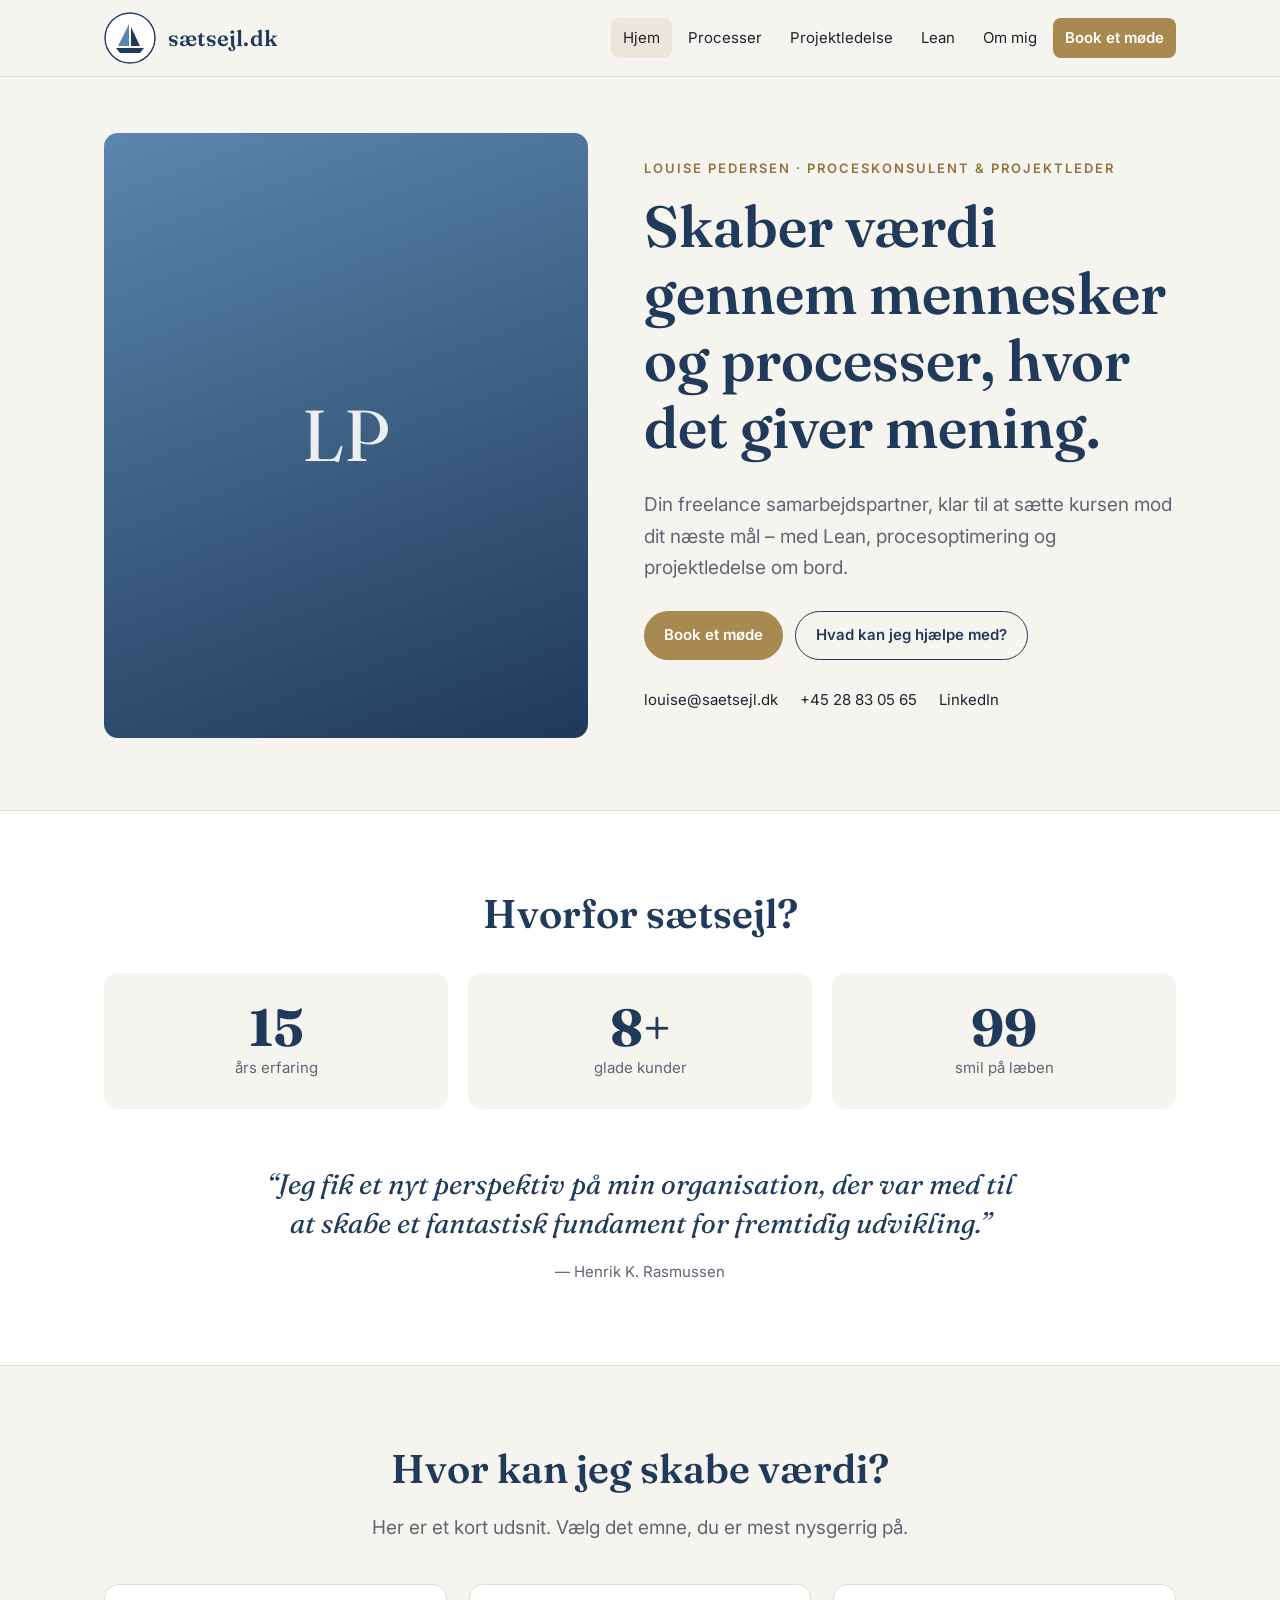
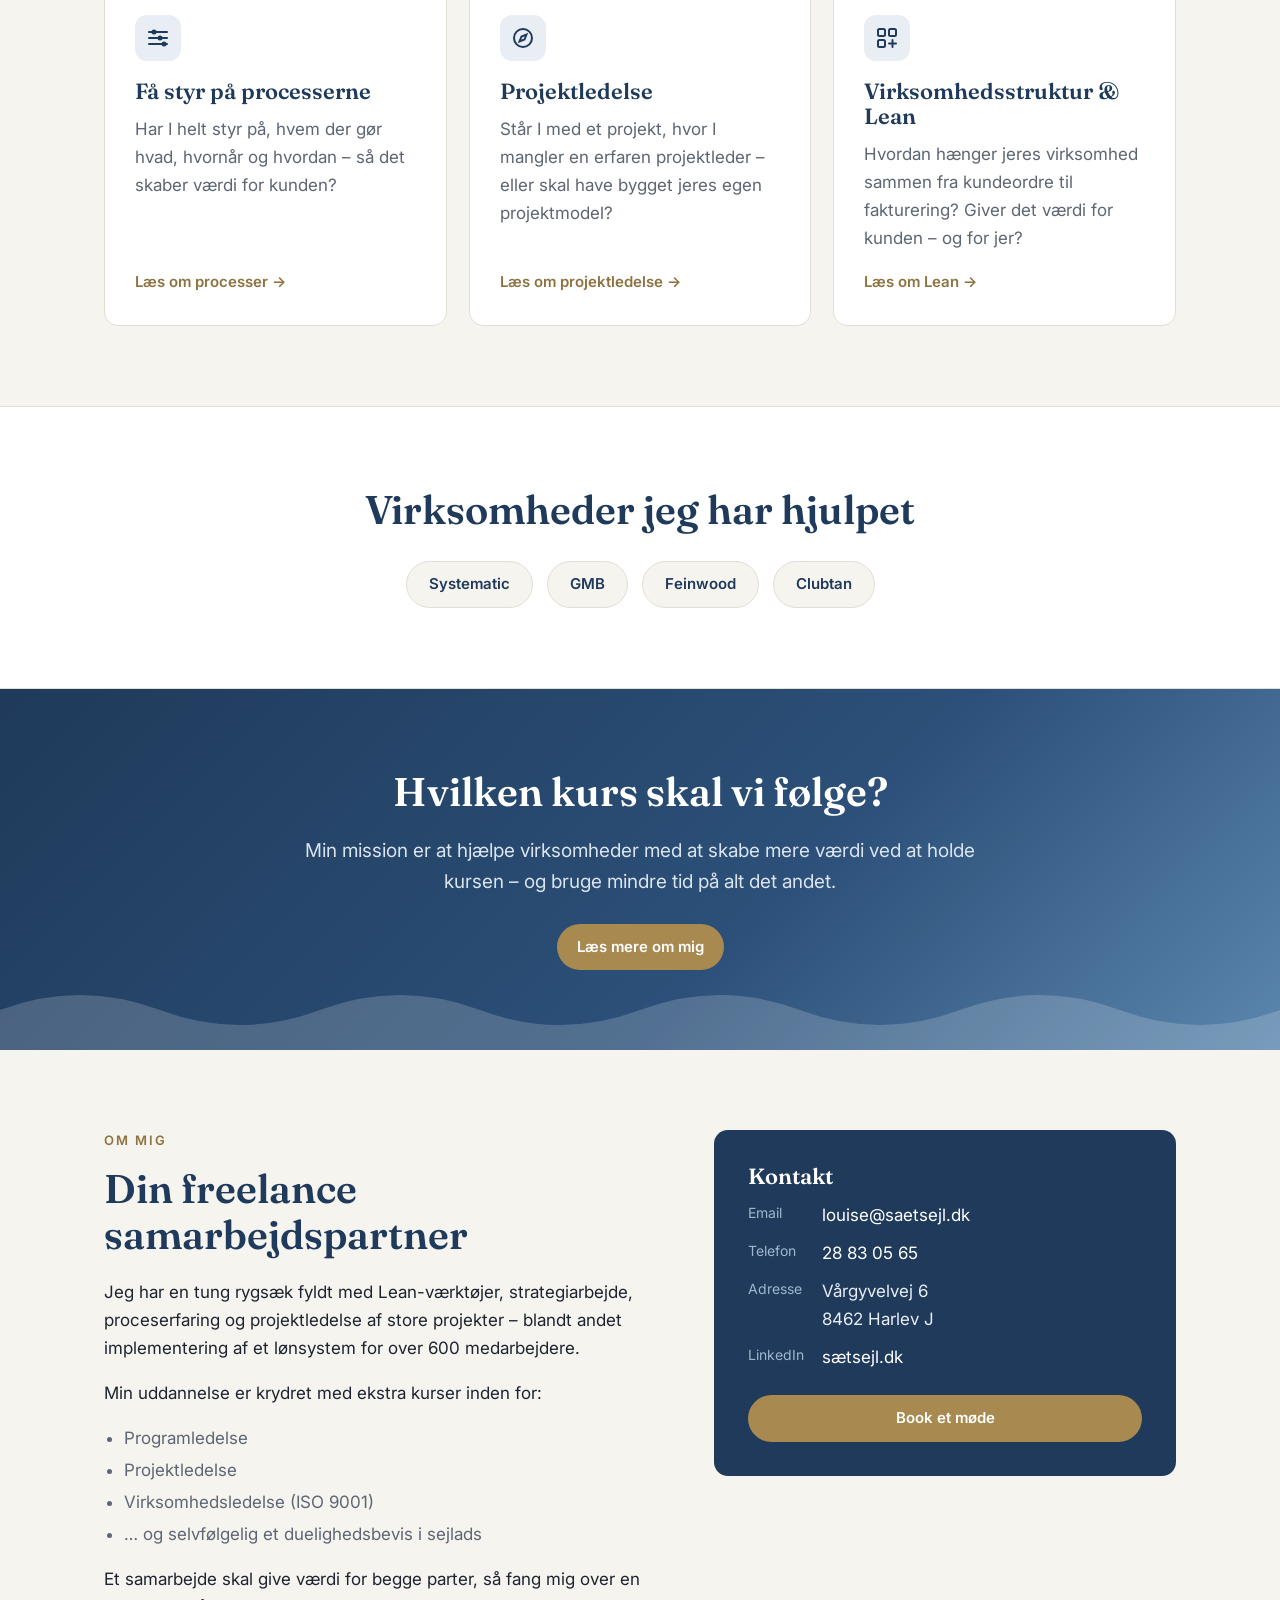
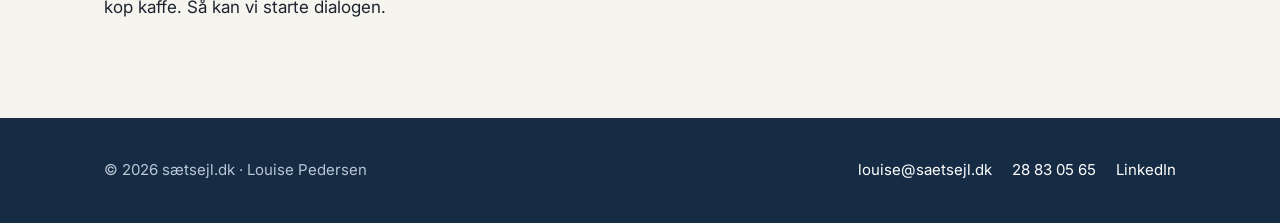
==== index.html @ a1ae09af "Initial commit" ====
<!doctype html>
<html lang="da">
<head>
<meta charset="utf-8">
<meta name="viewport" content="width=device-width, initial-scale=1">
<title>sætsejl.dk – Louise Pedersen · Proceskonsulent, projektleder & Lean</title>
<meta name="description" content="Freelance proceskonsulent og projektleder i Aarhus-området. Skaber værdi gennem mennesker og processer, hvor det giver mening.">
<meta property="og:title" content="sætsejl.dk – Louise Pedersen">
<meta property="og:description" content="Proceskonsulent, projektleder og Lean. Skaber værdi gennem mennesker og processer, hvor det giver mening.">
<meta property="og:image" content="img/portrait.jpg">
<link rel="icon" href="img/logo.png">
<link rel="preconnect" href="https://fonts.googleapis.com">
<link rel="preconnect" href="https://fonts.gstatic.com" crossorigin>
<link href="https://fonts.googleapis.com/css2?family=Fraunces:ital,opsz,wght@0,9..144,600;1,9..144,400&family=Inter:wght@400;500;600&display=swap" rel="stylesheet">
<link rel="stylesheet" href="style.css">
</head>
<body>

<header class="site-header">
  <div class="wrap">
    <a class="brand" href="index.html" aria-label="sætsejl.dk forside">
      <img src="img/logo.png" alt="sætsejl.dk logo" onerror="this.style.display='none';this.nextElementSibling.style.display='block'">
      <svg style="display:none" viewBox="0 0 52 52" aria-hidden="true"><circle cx="26" cy="26" r="25" fill="#fff" stroke="#1f3a5a" stroke-width="1.5"/><path d="M25 12v22H14z" fill="#5b86ad"/><path d="M27 15v19h9z" fill="#1f3a5a"/><path d="M12 36h28l-4 5H16z" fill="#1f3a5a"/></svg>
      <span>sætsejl.dk</span>
    </a>
    <button class="menu-toggle" aria-label="Menu" onclick="document.querySelector('.nav').classList.toggle('open')">☰</button>
    <nav class="nav">
      <a href="index.html" aria-current="page">Hjem</a>
      <a href="processer.html">Processer</a>
      <a href="projektledelse.html">Projektledelse</a>
      <a href="lean.html">Lean</a>
      <a href="#om-mig">Om mig</a>
      <a class="btn" href="mailto:louise@saetsejl.dk?subject=M%C3%B8de%20booking">Book et møde</a>
    </nav>
  </div>
</header>

<main>
  <!-- HERO / VISITKORT -->
  <section class="hero">
    <div class="wrap">
      <div class="portrait">
        <img src="img/portrait.jpg" alt="Louise Pedersen, stifter af sætsejl.dk" onerror="this.remove()">
        <div class="ph" aria-hidden="true">LP</div>
      </div>
      <div>
        <p class="eyebrow">Louise Pedersen · Proceskonsulent & projektleder</p>
        <h1>Skaber værdi gennem mennesker og processer, hvor det giver mening.</h1>
        <p class="lead">Din freelance samarbejdspartner, klar til at sætte kursen mod dit næste mål – med Lean, procesoptimering og projektledelse om bord.</p>
        <div class="actions">
          <a class="btn" href="mailto:louise@saetsejl.dk?subject=M%C3%B8de%20booking">Book et møde</a>
          <a class="btn ghost" href="#ydelser">Hvad kan jeg hjælpe med?</a>
        </div>
        <div class="contact-strip">
          <a href="mailto:louise@saetsejl.dk">louise@saetsejl.dk</a>
          <a href="tel:+4528830565">+45 28 83 05 65</a>
          <a href="https://www.linkedin.com/company/s%C3%A6tsejl-dk/" target="_blank" rel="noopener">LinkedIn</a>
        </div>
      </div>
    </div>
  </section>

  <!-- HVORFOR -->
  <section class="alt">
    <div class="wrap center">
      <h2>Hvorfor sætsejl?</h2>
      <div class="stats">
        <div class="stat"><b>15</b><span>års erfaring</span></div>
        <div class="stat"><b>8+</b><span>glade kunder</span></div>
        <div class="stat"><b>99</b><span>smil på læben</span></div>
      </div>
      <blockquote class="quote">
        <p>“Jeg fik et nyt perspektiv på min organisation, der var med til at skabe et fantastisk fundament for fremtidig udvikling.”</p>
        <cite>— Henrik K. Rasmussen</cite>
      </blockquote>
    </div>
  </section>

  <!-- YDELSER -->
  <section id="ydelser">
    <div class="wrap">
      <div class="center">
        <h2>Hvor kan jeg skabe værdi?</h2>
        <p class="lead">Her er et kort udsnit. Vælg det emne, du er mest nysgerrig på.</p>
      </div>
      <div class="cards">
        <a class="card" href="processer.html">
          <div class="icon"><svg width="24" height="24" viewBox="0 0 24 24" fill="none" stroke="currentColor" stroke-width="2" stroke-linecap="round"><path d="M3 6h18M3 12h18M3 18h18"/><circle cx="8" cy="6" r="1.5" fill="currentColor"/><circle cx="14" cy="12" r="1.5" fill="currentColor"/><circle cx="18" cy="18" r="1.5" fill="currentColor"/></svg></div>
          <h3>Få styr på processerne</h3>
          <p>Har I helt styr på, hvem der gør hvad, hvornår og hvordan – så det skaber værdi for kunden?</p>
          <span class="more">Læs om processer →</span>
        </a>
        <a class="card" href="projektledelse.html">
          <div class="icon"><svg width="24" height="24" viewBox="0 0 24 24" fill="none" stroke="currentColor" stroke-width="2" stroke-linecap="round"><circle cx="12" cy="12" r="9"/><path d="M15.5 8.5l-2 5-5 2 2-5z"/></svg></div>
          <h3>Projektledelse</h3>
          <p>Står I med et projekt, hvor I mangler en erfaren projektleder – eller skal have bygget jeres egen projektmodel?</p>
          <span class="more">Læs om projektledelse →</span>
        </a>
        <a class="card" href="lean.html">
          <div class="icon"><svg width="24" height="24" viewBox="0 0 24 24" fill="none" stroke="currentColor" stroke-width="2" stroke-linecap="round"><rect x="3" y="3" width="7" height="7" rx="1.5"/><rect x="14" y="3" width="7" height="7" rx="1.5"/><rect x="3" y="14" width="7" height="7" rx="1.5"/><path d="M14 17.5h7M17.5 14v7"/></svg></div>
          <h3>Virksomhedsstruktur & Lean</h3>
          <p>Hvordan hænger jeres virksomhed sammen fra kundeordre til fakturering? Giver det værdi for kunden – og for jer?</p>
          <span class="more">Læs om Lean →</span>
        </a>
      </div>
    </div>
  </section>

  <!-- KUNDER -->
  <section class="alt">
    <div class="wrap center">
      <h2>Virksomheder jeg har hjulpet</h2>
      <div class="clients">
        <span class="client">Systematic</span>
        <span class="client">GMB</span>
        <span class="client">Feinwood</span>
        <span class="client">Clubtan</span>
      </div>
    </div>
  </section>

  <!-- MISSION -->
  <section class="mission">
    <div class="wrap center">
      <h2>Hvilken kurs skal vi følge?</h2>
      <p>Min mission er at hjælpe virksomheder med at skabe mere værdi ved at holde kursen – og bruge mindre tid på alt det andet.</p>
      <a class="btn" href="#om-mig">Læs mere om mig</a>
    </div>
    <svg class="waves" viewBox="0 0 1200 80" preserveAspectRatio="none" aria-hidden="true"><path d="M0 40 Q 75 10 150 40 T 300 40 T 450 40 T 600 40 T 750 40 T 900 40 T 1050 40 T 1200 40 V80 H0z" fill="#fff"/></svg>
  </section>

  <!-- OM MIG + KONTAKT -->
  <section id="om-mig">
    <div class="wrap about">
      <div>
        <p class="eyebrow">Om mig</p>
        <h2>Din freelance samarbejdspartner</h2>
        <p>Jeg har en tung rygsæk fyldt med Lean-værktøjer, strategiarbejde, proceserfaring og projektledelse af store projekter – blandt andet implementering af et lønsystem for over 600 medarbejdere.</p>
        <p>Min uddannelse er krydret med ekstra kurser inden for:</p>
        <ul>
          <li>Programledelse</li>
          <li>Projektledelse</li>
          <li>Virksomhedsledelse (ISO 9001)</li>
          <li>… og selvfølgelig et duelighedsbevis i sejlads</li>
        </ul>
        <p>Et samarbejde skal give værdi for begge parter, så fang mig over en kop kaffe. Så kan vi starte dialogen.</p>
      </div>
      <aside class="contact-card" id="kontakt">
        <h3>Kontakt</h3>
        <dl>
          <dt>Email</dt><dd><a href="mailto:louise@saetsejl.dk">louise@saetsejl.dk</a></dd>
          <dt>Telefon</dt><dd><a href="tel:+4528830565">28 83 05 65</a></dd>
          <dt>Adresse</dt><dd>Vårgyvelvej 6<br>8462 Harlev J</dd>
          <dt>LinkedIn</dt><dd><a href="https://www.linkedin.com/company/s%C3%A6tsejl-dk/" target="_blank" rel="noopener">sætsejl.dk</a></dd>
        </dl>
        <a class="btn" href="mailto:louise@saetsejl.dk?subject=M%C3%B8de%20booking">Book et møde</a>
      </aside>
    </div>
  </section>
</main>

<footer class="site-footer">
  <div class="wrap">
    <span>© <span class="yr">2026</span> sætsejl.dk · Louise Pedersen</span>
    <div class="links">
      <a href="mailto:louise@saetsejl.dk">louise@saetsejl.dk</a>
      <a href="tel:+4528830565">28 83 05 65</a>
      <a href="https://www.linkedin.com/company/s%C3%A6tsejl-dk/" target="_blank" rel="noopener">LinkedIn</a>
    </div>
  </div>
</footer>
<script>document.querySelectorAll('.yr').forEach(e=>e.textContent=new Date().getFullYear());document.querySelectorAll('.nav a').forEach(a=>a.addEventListener('click',()=>document.querySelector('.nav').classList.remove('open')));</script>
</body>
</html>
---- style.css ----
/* sætsejl.dk – fælles stylesheet */
:root{
  --navy:#1f3a5a;
  --navy-2:#2c5079;
  --sea:#5b86ad;
  --sand:#a8894f;
  --sand-2:#8e7340;
  --bg:#f6f4ef;
  --paper:#ffffff;
  --ink:#1d2430;
  --muted:#5d6672;
  --line:#e3ded3;
  --radius:14px;
  --max:1120px;
  --serif:"Fraunces", Georgia, "Times New Roman", serif;
  --sans:"Inter", system-ui, -apple-system, "Segoe UI", Roboto, sans-serif;
}
*{box-sizing:border-box}
html{scroll-behavior:smooth}
body{margin:0;background:var(--bg);color:var(--ink);font:17px/1.65 var(--sans);-webkit-font-smoothing:antialiased}
img{max-width:100%;display:block}
a{color:var(--navy-2)}
.wrap{max-width:var(--max);margin:0 auto;padding:0 24px}

/* Header */
.site-header{position:sticky;top:0;z-index:20;background:rgba(246,244,239,.92);backdrop-filter:blur(8px);border-bottom:1px solid var(--line)}
.site-header .wrap{display:flex;align-items:center;justify-content:space-between;height:76px;gap:16px}
.brand{display:flex;align-items:center;gap:12px;text-decoration:none;color:var(--navy)}
.brand img,.brand svg{width:52px;height:52px;border-radius:50%}
.brand span{font-family:var(--serif);font-size:22px;font-weight:600;letter-spacing:.2px}
.nav{display:flex;gap:4px;align-items:center}
.nav a{text-decoration:none;color:var(--ink);font-size:15px;padding:8px 12px;border-radius:8px}
.nav a:hover,.nav a[aria-current=page]{background:#ebe6da}
.btn{display:inline-flex;align-items:center;gap:8px;background:var(--sand);color:#fff!important;text-decoration:none;font-weight:600;font-size:15px;padding:11px 20px;border-radius:999px;border:0;transition:background .15s}
.btn:hover{background:var(--sand-2)}
.btn.ghost{background:transparent;color:var(--navy)!important;border:1.5px solid var(--navy)}
.btn.ghost:hover{background:var(--navy);color:#fff!important}
.menu-toggle{display:none;background:none;border:0;font-size:26px;color:var(--navy);cursor:pointer}

@media (max-width:860px){
  .menu-toggle{display:block}
  .nav{display:none;position:absolute;top:76px;left:0;right:0;flex-direction:column;align-items:stretch;background:var(--bg);border-bottom:1px solid var(--line);padding:12px 24px 20px}
  .nav.open{display:flex}
  .nav .btn{justify-content:center;margin-top:8px}
}

/* Hero */
.hero{padding:56px 0 72px}
.hero .wrap{display:grid;grid-template-columns:1fr 1.1fr;gap:56px;align-items:center}
.portrait{position:relative;aspect-ratio:4/5;border-radius:var(--radius);overflow:hidden;background:linear-gradient(160deg,var(--sea),var(--navy))}
.portrait img{width:100%;height:100%;object-fit:cover}
.portrait .ph{position:absolute;inset:0;display:grid;place-items:center;color:#fff;font-family:var(--serif);font-size:72px;opacity:.9}
.eyebrow{text-transform:uppercase;letter-spacing:2px;font-size:13px;font-weight:600;color:var(--sand-2);margin:0 0 14px}
h1,h2,h3{font-family:var(--serif);color:var(--navy);line-height:1.15;margin:0 0 .5em;font-weight:600}
h1{font-size:clamp(36px,5vw,58px)}
h2{font-size:clamp(28px,3.4vw,40px)}
h3{font-size:22px}
.lead{font-size:19px;color:var(--muted);max-width:52ch}
.hero .actions{display:flex;gap:12px;flex-wrap:wrap;margin-top:28px}
.contact-strip{display:flex;flex-wrap:wrap;gap:8px 22px;margin-top:28px;font-size:15px;color:var(--muted)}
.contact-strip a{color:var(--ink);text-decoration:none}
.contact-strip a:hover{text-decoration:underline}

@media (max-width:860px){
  .hero{padding:32px 0 48px}
  .hero .wrap{grid-template-columns:1fr;gap:32px}
  .portrait{max-width:420px;aspect-ratio:1/1}
}

/* Sections */
section{padding:80px 0}
.alt{background:var(--paper);border-top:1px solid var(--line);border-bottom:1px solid var(--line)}
.center{text-align:center}
.center .lead{margin-left:auto;margin-right:auto}

.stats{display:grid;grid-template-columns:repeat(3,1fr);gap:20px;margin-top:36px}
.stat{background:var(--bg);border-radius:var(--radius);padding:28px;text-align:center}
.stat b{display:block;font-family:var(--serif);font-size:52px;color:var(--navy);line-height:1}
.stat span{color:var(--muted);font-size:15px}

.quote{margin:56px auto 0;max-width:760px;text-align:center}
.quote p{font-family:var(--serif);font-size:clamp(22px,2.6vw,28px);line-height:1.4;color:var(--navy);margin:0 0 14px;font-style:italic}
.quote cite{font-style:normal;color:var(--muted);font-size:15px}

.cards{display:grid;grid-template-columns:repeat(3,1fr);gap:22px;margin-top:40px}
.card{background:var(--paper);border:1px solid var(--line);border-radius:var(--radius);padding:30px;display:flex;flex-direction:column;text-decoration:none;color:var(--ink);transition:transform .15s,box-shadow .15s}
a.card:hover{transform:translateY(-3px);box-shadow:0 12px 30px rgba(31,58,90,.10)}
.card .icon{width:46px;height:46px;border-radius:12px;background:#e9eef4;display:grid;place-items:center;margin-bottom:18px;color:var(--navy)}
.card p{color:var(--muted);margin:0 0 18px;flex:1}
.card .more{font-weight:600;color:var(--sand-2);font-size:15px}

.clients{display:flex;flex-wrap:wrap;justify-content:center;gap:14px;margin-top:28px}
.client{background:var(--bg);border:1px solid var(--line);border-radius:999px;padding:10px 22px;font-weight:600;color:var(--navy);font-size:15px}

.about{display:grid;grid-template-columns:1.2fr 1fr;gap:56px;align-items:start}
.about ul{padding-left:20px;color:var(--muted)}
.about li{margin:4px 0}
.contact-card{background:var(--navy);color:#e8eef5;border-radius:var(--radius);padding:34px}
.contact-card h3{color:#fff}
.contact-card dl{margin:0 0 24px;display:grid;grid-template-columns:auto 1fr;gap:10px 18px}
.contact-card dt{color:#9fb6cf;font-size:14px}
.contact-card dd{margin:0}
.contact-card a{color:#fff;text-decoration:none}
.contact-card a:hover{text-decoration:underline}
.contact-card .btn{width:100%;justify-content:center}

@media (max-width:860px){
  section{padding:56px 0}
  .stats{grid-template-columns:1fr 1fr 1fr;gap:10px}
  .stat{padding:18px 8px}
  .stat b{font-size:36px}
  .cards{grid-template-columns:1fr}
  .about{grid-template-columns:1fr;gap:32px}
}

/* Mission banner */
.mission{position:relative;color:#fff;background:linear-gradient(135deg,var(--navy) 0%,var(--navy-2) 60%,var(--sea) 100%);overflow:hidden}
.mission h2{color:#fff}
.mission p{color:#dbe5ef;max-width:58ch;margin:0 auto 26px;font-size:19px}
.mission svg.waves{position:absolute;left:0;right:0;bottom:0;width:100%;height:80px;opacity:.18}

/* Article pages */
.page-hero{padding:64px 0 24px}
.page-hero .tag{font-family:var(--serif);font-style:italic;font-size:22px;color:var(--sand-2);margin:0}
.article{max-width:760px}
.article > p{font-size:18px}
.tool{background:var(--paper);border:1px solid var(--line);border-radius:var(--radius);padding:28px 30px;margin:20px 0}
.tool h2{font-size:26px;margin-bottom:4px}
.tool .sub{font-family:var(--serif);font-style:italic;color:var(--sand-2);margin:0 0 10px}
.tool p:last-child{margin-bottom:0}
.cta-box{margin:40px 0 0;padding:30px;border-radius:var(--radius);background:#ebe6da;display:flex;gap:20px;align-items:center;justify-content:space-between;flex-wrap:wrap}
.cta-box p{margin:0;font-weight:500}

/* Footer */
.site-footer{background:#162b44;color:#b9c7d6;padding:40px 0;font-size:15px}
.site-footer .wrap{display:flex;flex-wrap:wrap;gap:16px 32px;justify-content:space-between;align-items:center}
.site-footer a{color:#fff;text-decoration:none}
.site-footer a:hover{text-decoration:underline}
.site-footer .links{display:flex;gap:20px;flex-wrap:wrap}
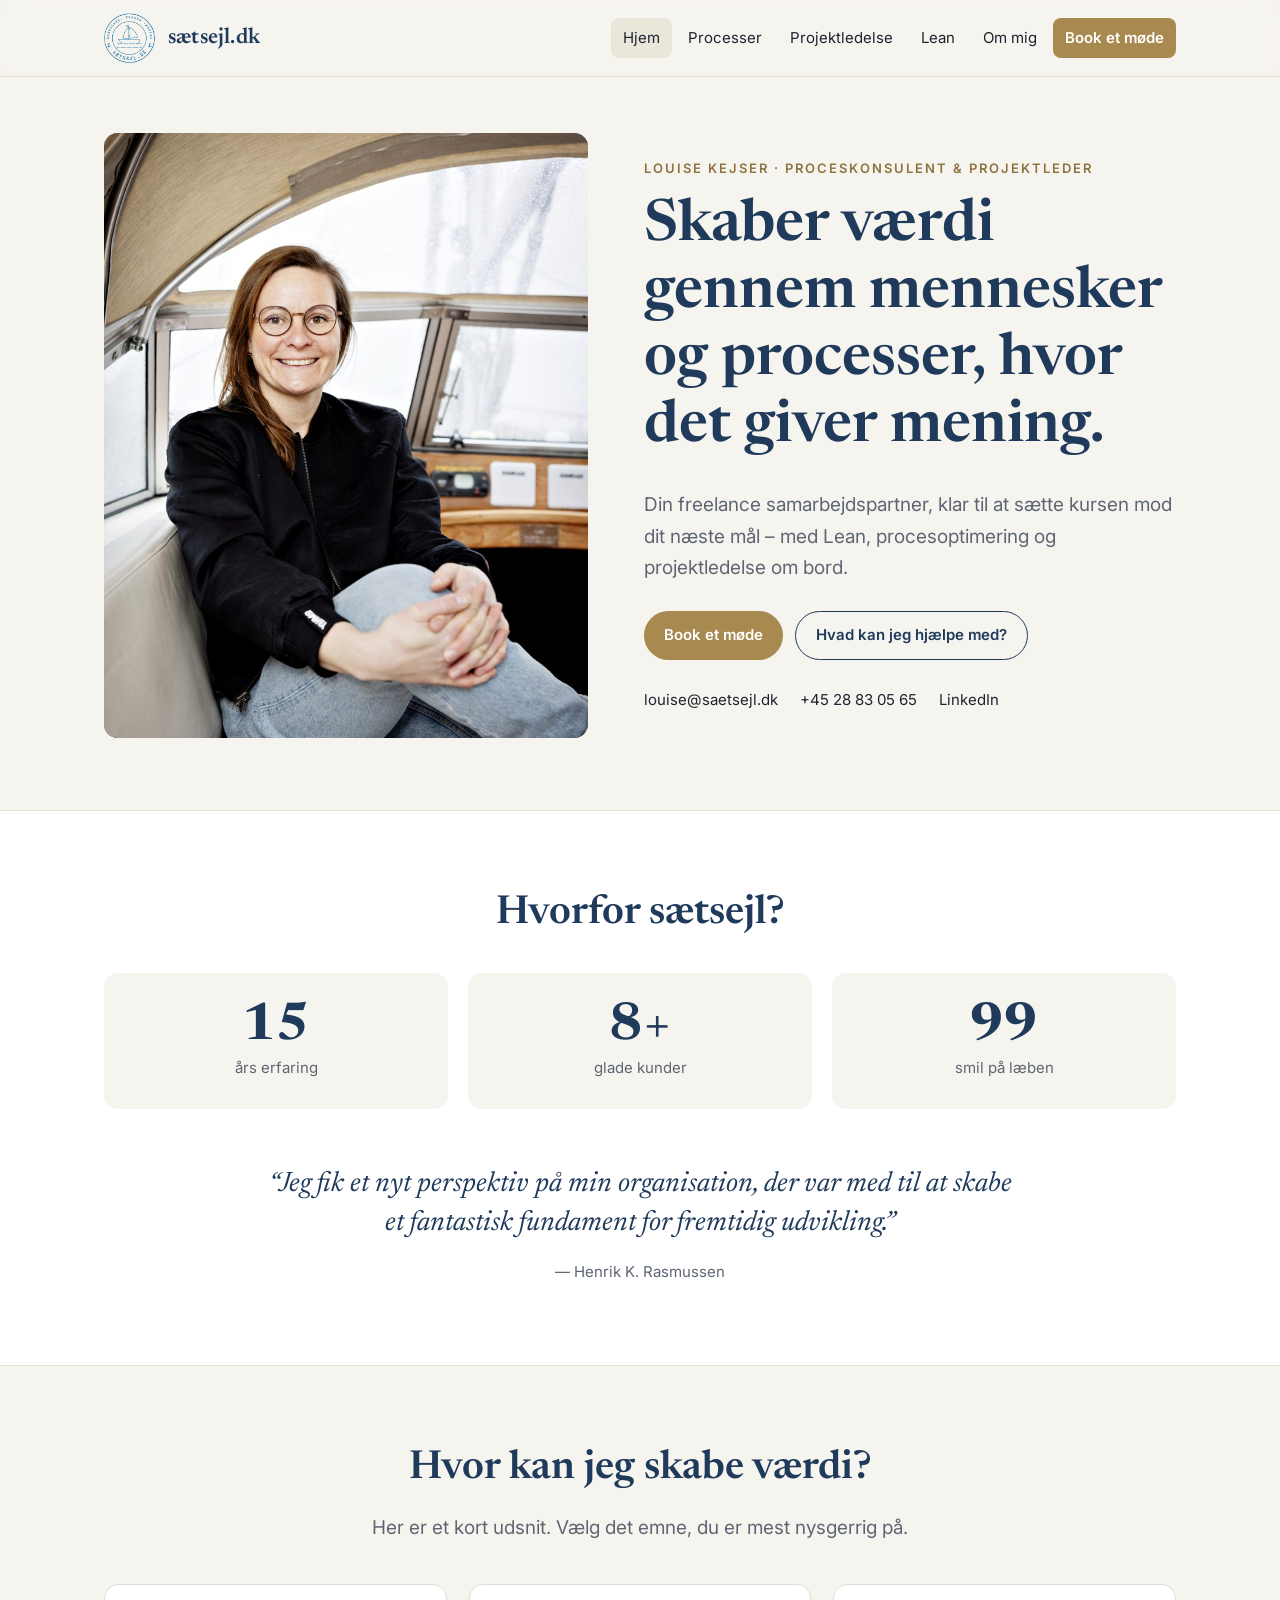
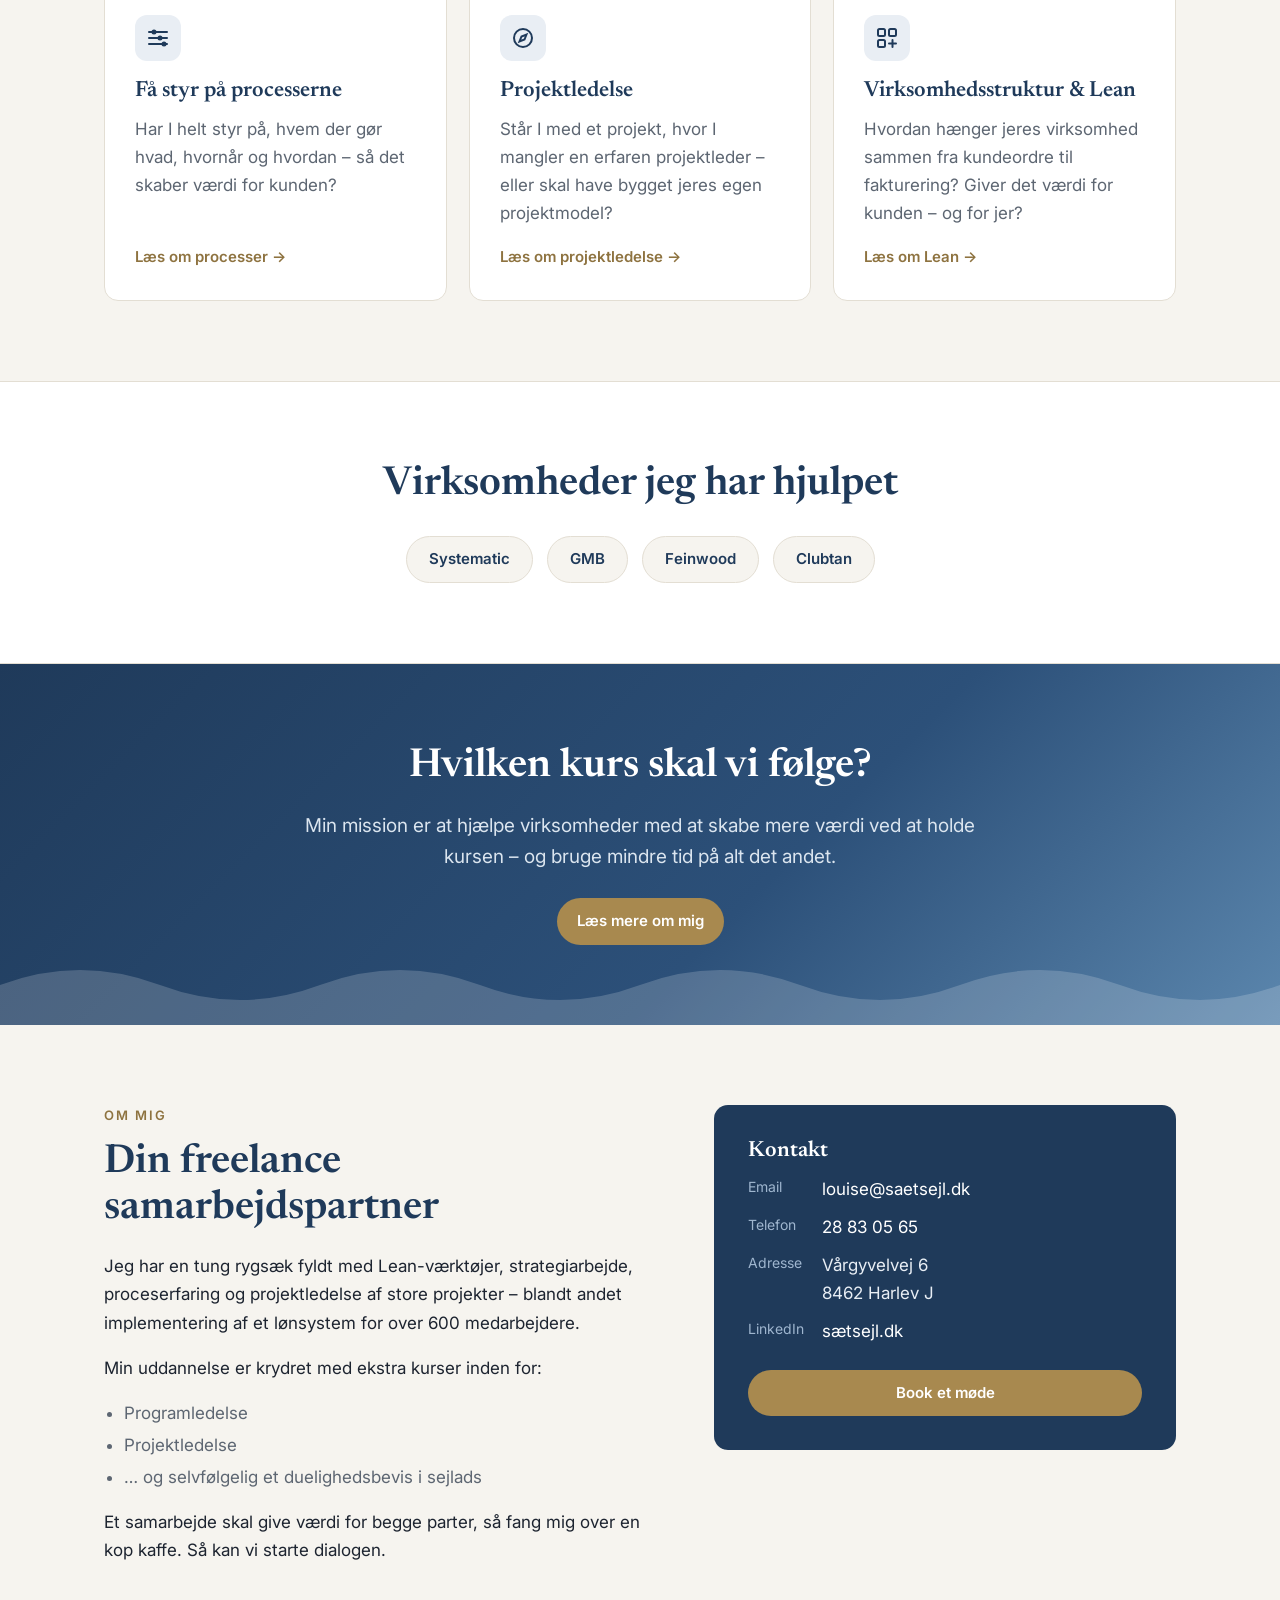
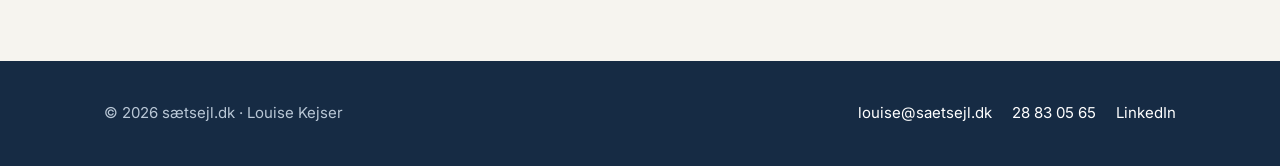
==== commit 674614eb: "Små rettelser" ====
--- a/index.html
+++ b/index.html
@@ -3,15 +3,15 @@
 <head>
 <meta charset="utf-8">
 <meta name="viewport" content="width=device-width, initial-scale=1">
-<title>sætsejl.dk – Louise Pedersen · Proceskonsulent, projektleder & Lean</title>
+<title>sætsejl.dk – Louise Kejser · Proceskonsulent, projektleder & Lean</title>
 <meta name="description" content="Freelance proceskonsulent og projektleder i Aarhus-området. Skaber værdi gennem mennesker og processer, hvor det giver mening.">
-<meta property="og:title" content="sætsejl.dk – Louise Pedersen">
+<meta property="og:title" content="sætsejl.dk – Louise Kejser">
 <meta property="og:description" content="Proceskonsulent, projektleder og Lean. Skaber værdi gennem mennesker og processer, hvor det giver mening.">
 <meta property="og:image" content="img/portrait.jpg">
 <link rel="icon" href="img/logo.png">
 <link rel="preconnect" href="https://fonts.googleapis.com">
 <link rel="preconnect" href="https://fonts.gstatic.com" crossorigin>
-<link href="https://fonts.googleapis.com/css2?family=Fraunces:ital,opsz,wght@0,9..144,600;1,9..144,400&family=Inter:wght@400;500;600&display=swap" rel="stylesheet">
+<link href="https://fonts.googleapis.com/css2?family=Newsreader:ital,opsz,wght@0,6..72,600;1,6..72,400&family=Inter:wght@400;500;600&display=swap" rel="stylesheet">
 <link rel="stylesheet" href="style.css">
 </head>
 <body>
@@ -40,11 +40,10 @@
   <section class="hero">
     <div class="wrap">
       <div class="portrait">
-        <img src="img/portrait.jpg" alt="Louise Pedersen, stifter af sætsejl.dk" onerror="this.remove()">
-        <div class="ph" aria-hidden="true">LP</div>
+        <img src="img/portrait.jpg" alt="Louise Kejser, stifter af sætsejl.dk" onerror="this.remove()">
       </div>
       <div>
-        <p class="eyebrow">Louise Pedersen · Proceskonsulent & projektleder</p>
+        <p class="eyebrow">Louise Kejser · Proceskonsulent & projektleder</p>
         <h1>Skaber værdi gennem mennesker og processer, hvor det giver mening.</h1>
         <p class="lead">Din freelance samarbejdspartner, klar til at sætte kursen mod dit næste mål – med Lean, procesoptimering og projektledelse om bord.</p>
         <div class="actions">
@@ -140,7 +139,6 @@
         <ul>
           <li>Programledelse</li>
           <li>Projektledelse</li>
-          <li>Virksomhedsledelse (ISO 9001)</li>
           <li>… og selvfølgelig et duelighedsbevis i sejlads</li>
         </ul>
         <p>Et samarbejde skal give værdi for begge parter, så fang mig over en kop kaffe. Så kan vi starte dialogen.</p>
@@ -161,7 +159,7 @@
 
 <footer class="site-footer">
   <div class="wrap">
-    <span>© <span class="yr">2026</span> sætsejl.dk · Louise Pedersen</span>
+    <span>© <span class="yr">2026</span> sætsejl.dk · Louise Kejser</span>
     <div class="links">
       <a href="mailto:louise@saetsejl.dk">louise@saetsejl.dk</a>
       <a href="tel:+4528830565">28 83 05 65</a>
--- a/style.css
+++ b/style.css
@@ -12,7 +12,7 @@
   --line:#e3ded3;
   --radius:14px;
   --max:1120px;
-  --serif:"Fraunces", Georgia, "Times New Roman", serif;
+  --serif:"Newsreader", Georgia, "Times New Roman", serif;
   --sans:"Inter", system-ui, -apple-system, "Segoe UI", Roboto, sans-serif;
 }
 *{box-sizing:border-box}
@@ -48,8 +48,7 @@
 .hero{padding:56px 0 72px}
 .hero .wrap{display:grid;grid-template-columns:1fr 1.1fr;gap:56px;align-items:center}
 .portrait{position:relative;aspect-ratio:4/5;border-radius:var(--radius);overflow:hidden;background:linear-gradient(160deg,var(--sea),var(--navy))}
-.portrait img{width:100%;height:100%;object-fit:cover}
-.portrait .ph{position:absolute;inset:0;display:grid;place-items:center;color:#fff;font-family:var(--serif);font-size:72px;opacity:.9}
+.portrait img{width:100%;height:100%;object-fit:cover;object-position:50% 28%}
 .eyebrow{text-transform:uppercase;letter-spacing:2px;font-size:13px;font-weight:600;color:var(--sand-2);margin:0 0 14px}
 h1,h2,h3{font-family:var(--serif);color:var(--navy);line-height:1.15;margin:0 0 .5em;font-weight:600}
 h1{font-size:clamp(36px,5vw,58px)}
